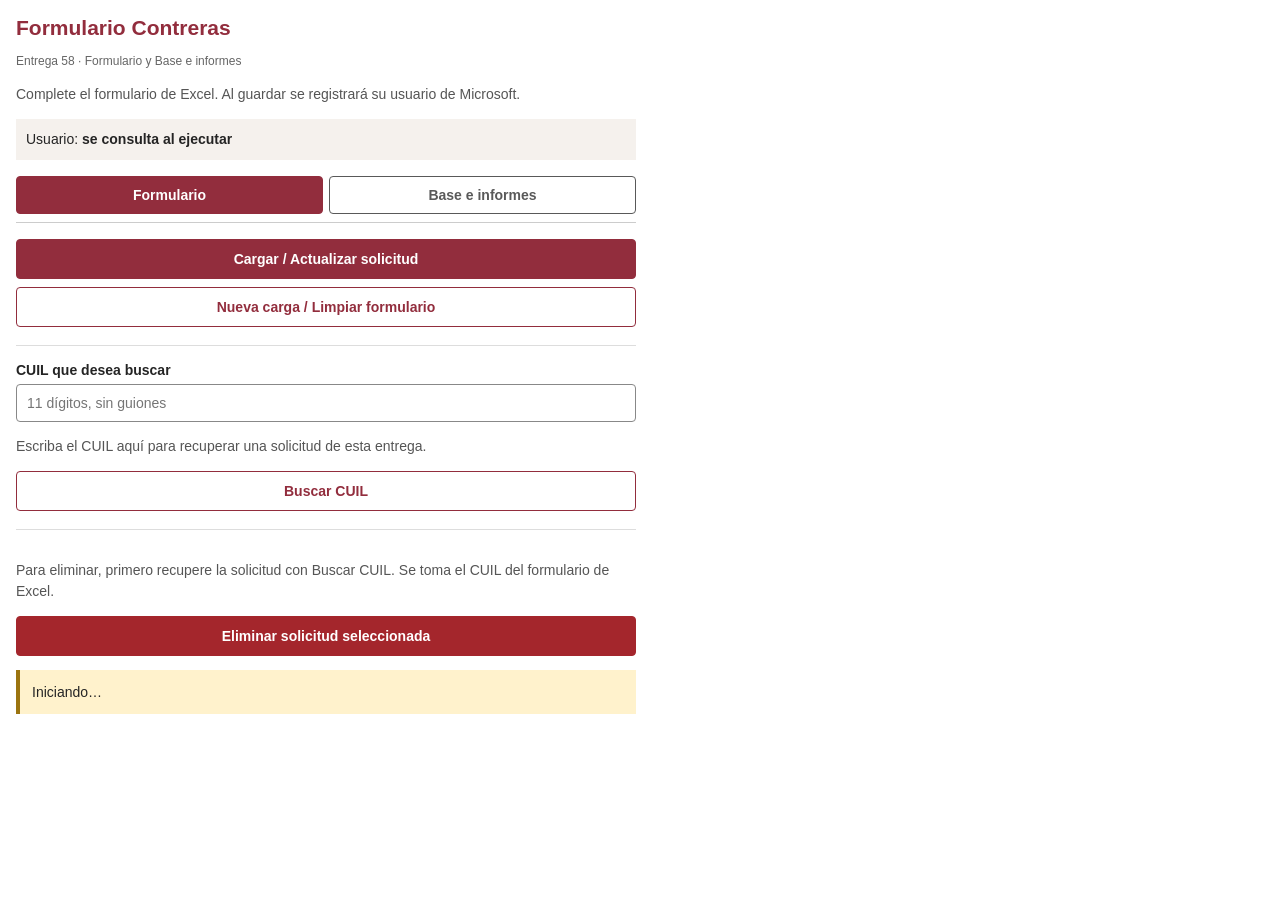
==== taskpane.html @ 3ee6941a "Add files via upload" ====
<!doctype html>
<html lang="es">
<head>
  <meta charset="utf-8">
  <meta name="viewport" content="width=device-width,initial-scale=1">
  <title>Formulario Contreras</title>
  <link rel="stylesheet" href="styles.css?v=58">
  <script src="https://appsforoffice.microsoft.com/lib/1/hosted/office.js"></script>
  <script defer src="app.js?v=58"></script>
</head>
<body>
<main id="ec49">
  <h2>Formulario Contreras</h2>
  <p class="version">Entrega 58 · Formulario y Base e informes</p>
  <p class="intro">Complete el formulario de Excel. Al guardar se registrará su usuario de Microsoft.</p>
  <p class="identity">Usuario: <strong id="ec49-user">se consulta al ejecutar</strong></p>
  <div class="tabs" role="tablist" aria-label="Secciones del complemento">
    <button id="ec55-tab-form" type="button" role="tab" aria-selected="true" aria-controls="ec55-panel-form">Formulario</button>
    <button id="ec55-tab-base" type="button" role="tab" aria-selected="false" aria-controls="ec55-panel-base" tabindex="-1">Base e informes</button>
  </div>
  <div id="ec55-panel-form" role="tabpanel" aria-labelledby="ec55-tab-form">
  <button id="ec49-save" type="button">Cargar / Actualizar solicitud</button>
  <button id="ec54-new" class="secondary" type="button">Nueva carga / Limpiar formulario</button>
  <section class="search">
    <label for="ec52-cuil">CUIL que desea buscar</label>
    <input id="ec52-cuil" type="text" inputmode="numeric" autocomplete="off" placeholder="11 dígitos, sin guiones" aria-describedby="ec52-search-help">
    <p id="ec52-search-help" class="intro">Escriba el CUIL aquí para recuperar una solicitud de esta entrega.</p>
    <button id="ec52-search" class="secondary" type="button">Buscar CUIL</button>
  </section>
  <section id="ec52-search-confirm-box" class="question" hidden>
    <h3>Cambios sin guardar</h3>
    <p id="ec52-search-confirm-text"></p>
    <button id="ec52-search-confirm" type="button">Sí, descartar cambios y buscar</button>
    <button id="ec52-search-cancel" class="secondary" type="button">Cancelar y conservar formulario</button>
  </section>
  <section class="search">
    <p class="intro">Para eliminar, primero recupere la solicitud con Buscar CUIL. Se toma el CUIL del formulario de Excel.</p>
    <button id="ec53-delete" class="danger" type="button">Eliminar solicitud seleccionada</button>
  </section>
  <section id="ec53-delete-confirm-box" class="question" hidden>
    <h3>Confirmar eliminación</h3>
    <p id="ec53-delete-confirm-text"></p>
    <button id="ec53-delete-confirm" class="danger" type="button">Sí, eliminar esta solicitud</button>
    <button id="ec53-delete-cancel" class="secondary" type="button">Cancelar y conservar solicitud</button>
  </section>
  <section id="ec54-new-confirm-box" class="question" hidden>
    <h3>Descartar cambios sin guardar</h3>
    <p>¿Desea descartar los cambios sin guardar y comenzar una nueva carga? Se conservarán Motivo de la solicitud, Fecha de solicitud, Área solicitante e ID Solicitante. Base y Auditoría se conservarán.</p>
    <button id="ec54-new-confirm" type="button">Sí, descartar cambios y limpiar</button>
    <button id="ec54-new-cancel" class="secondary" type="button">Cancelar y conservar formulario</button>
  </section>
  <section id="ec49-confirm-box" class="question" hidden>
    <h3>Confirmar actualización</h3>
    <p id="ec49-confirm-text"></p>
    <button id="ec49-confirm" type="button">Sí, sobrescribir todos los campos</button>
    <button id="ec49-cancel" class="secondary" type="button">Cancelar</button>
  </section>
  <section id="ec49-clean-box" class="question" hidden>
    <h3>Solicitud guardada</h3>
    <p>¿Desea limpiar el formulario para cargar otra persona?</p>
    <button id="ec49-clean" type="button">Sí, limpiar formulario</button>
    <button id="ec49-keep" class="secondary" type="button">No, conservar los datos</button>
  </section>
  </div>
  <div id="ec55-panel-base" role="tabpanel" aria-labelledby="ec55-tab-base" hidden>
    <h3 class="base-title">Base e informes</h3>
    <p class="intro">Base muestra los campos con contenido en al menos uno de los registros de la entrega. Puede mostrar el esquema completo con el siguiente botón.</p>
    <button id="ec58-pdf-horizontal" class="base-action" type="button">Generar PDF horizontal</button>
    <section id="ec58-download-box" hidden><a id="ec58-download" class="download-link" download>Descargar PDF horizontal</a></section>
    <button id="ec55-show-all" class="base-action" type="button">Mostrar todos los campos</button>
    <button id="ec56-clear-base" class="base-action" type="button">Limpiar Base / Eliminar entrega</button>
    <section id="ec56-clear-confirm-box" class="question" hidden>
      <h3>Confirmar limpieza de Base</h3>
      <p id="ec56-clear-confirm-text"></p>
      <button id="ec56-clear-confirm" type="button">Sí, eliminar todos los registros de esta entrega</button>
      <button id="ec56-clear-cancel" type="button">Cancelar y conservar Base</button>
    </section>
    <p class="base-note">El PDF horizontal incluye únicamente los campos con contenido en esta entrega. Revise la descarga antes de limpiar Base. Para el PDF vertical, conserve por ahora su botón actual de Excel.</p>
  </div>
  <div id="ec49-message" class="message" role="status" aria-live="polite">Iniciando…</div>
</main>
<noscript>Habilite JavaScript para usar el complemento.</noscript>
</body></html>
---- styles.css ----
body { margin: 0; background: #fff; color: #242424; font: 14px "Segoe UI", Arial, sans-serif; }
#ec49 { padding: 16px; max-width: 620px; }
h2 { margin: 0 0 10px; color: #922d3d; font-size: 21px; }
h3 { margin: 0 0 8px; font-size: 16px; }
p { line-height: 1.5; }
.intro { color: #555; }
.identity { background: #f5f1ed; padding: 10px; overflow-wrap: anywhere; }
button { display: block; width: 100%; margin: 8px 0; padding: 11px 12px; border: 1px solid #922d3d; border-radius: 4px; background: #922d3d; color: #fff; font: 600 14px "Segoe UI", sans-serif; cursor: pointer; }
button.secondary { background: white; color: #922d3d; }
button:disabled { opacity: .55; cursor: wait; }
.message { margin-top: 14px; padding: 12px; background: #fff2cc; border-left: 4px solid #9b7410; white-space: pre-wrap; overflow-wrap: anywhere; line-height: 1.45; }
.message.success { background: #e2f0d9; border-color: #375623; }
.question { border: 1px solid #c9c1c2; padding: 12px; margin-top: 16px; }
[hidden] { display: none !important; }

.version { color: #666; font-size: 12px; }
.search { margin-top: 18px; border-top: 1px solid #ddd; padding-top: 16px; }
.search label { display: block; font-weight: 600; margin-bottom: 6px; }
.search input { box-sizing: border-box; width: 100%; padding: 10px; border: 1px solid #888; border-radius: 4px; font: inherit; }

button.danger { background: #a4262c; border-color: #a4262c; color: #fff; }

.tabs { display: flex; gap: 6px; margin: 16px 0; border-bottom: 1px solid #ccc; padding-bottom: 8px; }
.tabs button { flex: 1; width: auto; margin: 0; padding: 10px 6px; background: #fff; color: #922d3d; }
.tabs button[aria-selected="true"] { background: #922d3d; color: #fff; }
.tabs #ec55-tab-base { border-color: #595959; color: #595959; }
.tabs #ec55-tab-base[aria-selected="true"] { background: #595959; color: #fff; }
#ec55-panel-base button { background: #595959; border-color: #595959; color: #fff; }
#ec55-panel-base button:hover { background: #444; }
.base-title { color: #595959; }
.base-note { margin-top: 16px; padding: 12px; background: #f3f3f3; color: #555; line-height: 1.5; }
button:focus-visible, input:focus-visible { outline: 3px solid #0078d4; outline-offset: 2px; }

/* Entrega 58: enlace de descarga manual si el navegador no inicia la descarga. */
.download-link { display:block; padding:12px; margin:8px 0; border:1px solid #595959; border-radius:6px; color:#333; font-weight:bold; text-align:center; }
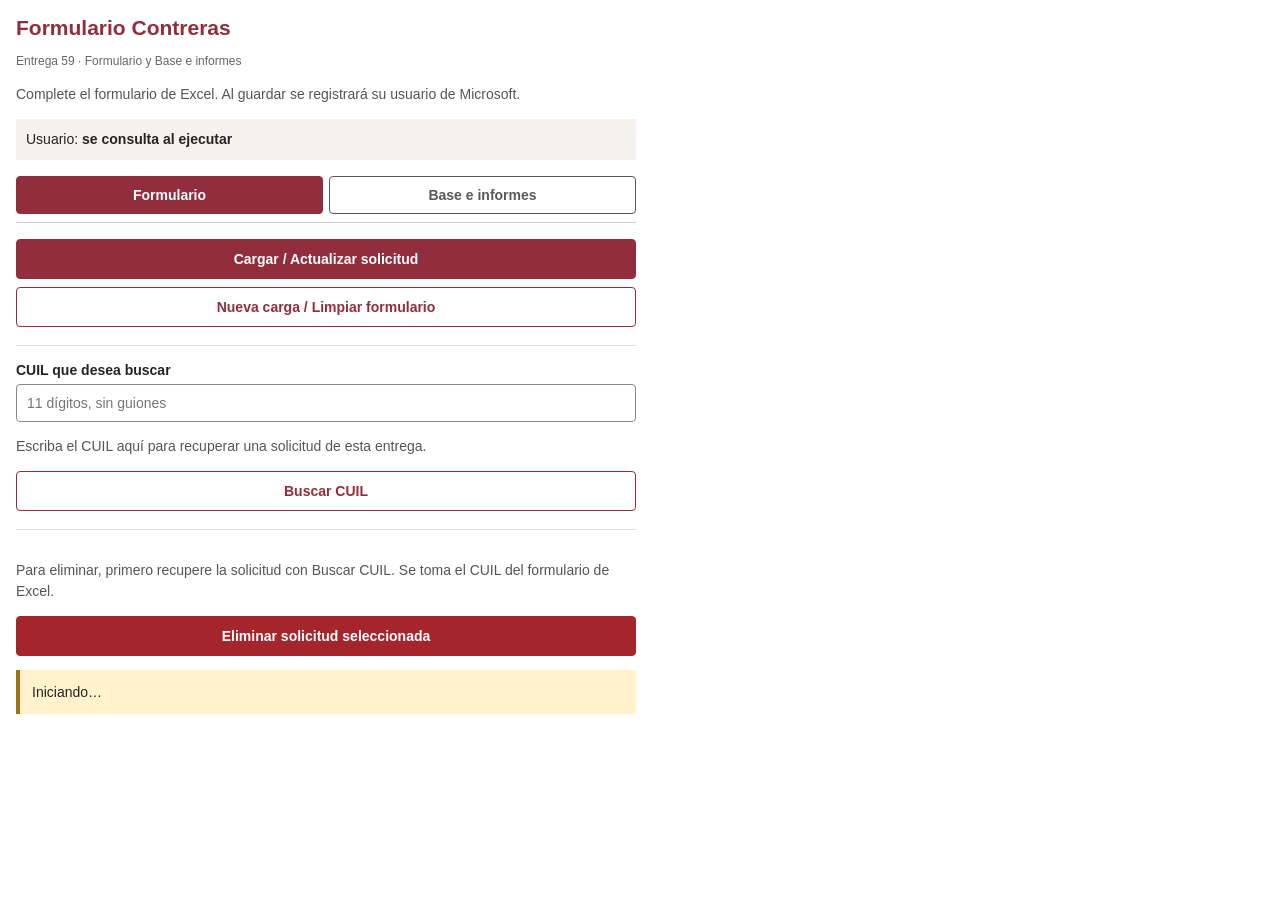
==== commit a980f97c: "Add files via upload" ====
--- a/taskpane.html
+++ b/taskpane.html
@@ -4,14 +4,14 @@
   <meta charset="utf-8">
   <meta name="viewport" content="width=device-width,initial-scale=1">
   <title>Formulario Contreras</title>
-  <link rel="stylesheet" href="styles.css?v=58">
+  <link rel="stylesheet" href="styles.css?v=59">
   <script src="https://appsforoffice.microsoft.com/lib/1/hosted/office.js"></script>
-  <script defer src="app.js?v=58"></script>
+  <script defer src="app.js?v=59"></script>
 </head>
 <body>
 <main id="ec49">
   <h2>Formulario Contreras</h2>
-  <p class="version">Entrega 58 · Formulario y Base e informes</p>
+  <p class="version">Entrega 59 · Formulario y Base e informes</p>
   <p class="intro">Complete el formulario de Excel. Al guardar se registrará su usuario de Microsoft.</p>
   <p class="identity">Usuario: <strong id="ec49-user">se consulta al ejecutar</strong></p>
   <div class="tabs" role="tablist" aria-label="Secciones del complemento">
@@ -66,6 +66,7 @@
     <h3 class="base-title">Base e informes</h3>
     <p class="intro">Base muestra los campos con contenido en al menos uno de los registros de la entrega. Puede mostrar el esquema completo con el siguiente botón.</p>
     <button id="ec58-pdf-horizontal" class="base-action" type="button">Generar PDF horizontal</button>
+    <button id="ec59-pdf-vertical" class="base-action" type="button">Generar PDF vertical</button>
     <section id="ec58-download-box" hidden><a id="ec58-download" class="download-link" download>Descargar PDF horizontal</a></section>
     <button id="ec55-show-all" class="base-action" type="button">Mostrar todos los campos</button>
     <button id="ec56-clear-base" class="base-action" type="button">Limpiar Base / Eliminar entrega</button>
@@ -75,7 +76,7 @@
       <button id="ec56-clear-confirm" type="button">Sí, eliminar todos los registros de esta entrega</button>
       <button id="ec56-clear-cancel" type="button">Cancelar y conservar Base</button>
     </section>
-    <p class="base-note">El PDF horizontal incluye únicamente los campos con contenido en esta entrega. Revise la descarga antes de limpiar Base. Para el PDF vertical, conserve por ahora su botón actual de Excel.</p>
+    <p class="base-note">Los PDF incluyen únicamente los campos con contenido en esta entrega. Horizontal: un registro por fila. Vertical: un registro por columna. Revise la descarga antes de limpiar Base.</p>
   </div>
   <div id="ec49-message" class="message" role="status" aria-live="polite">Iniciando…</div>
 </main>
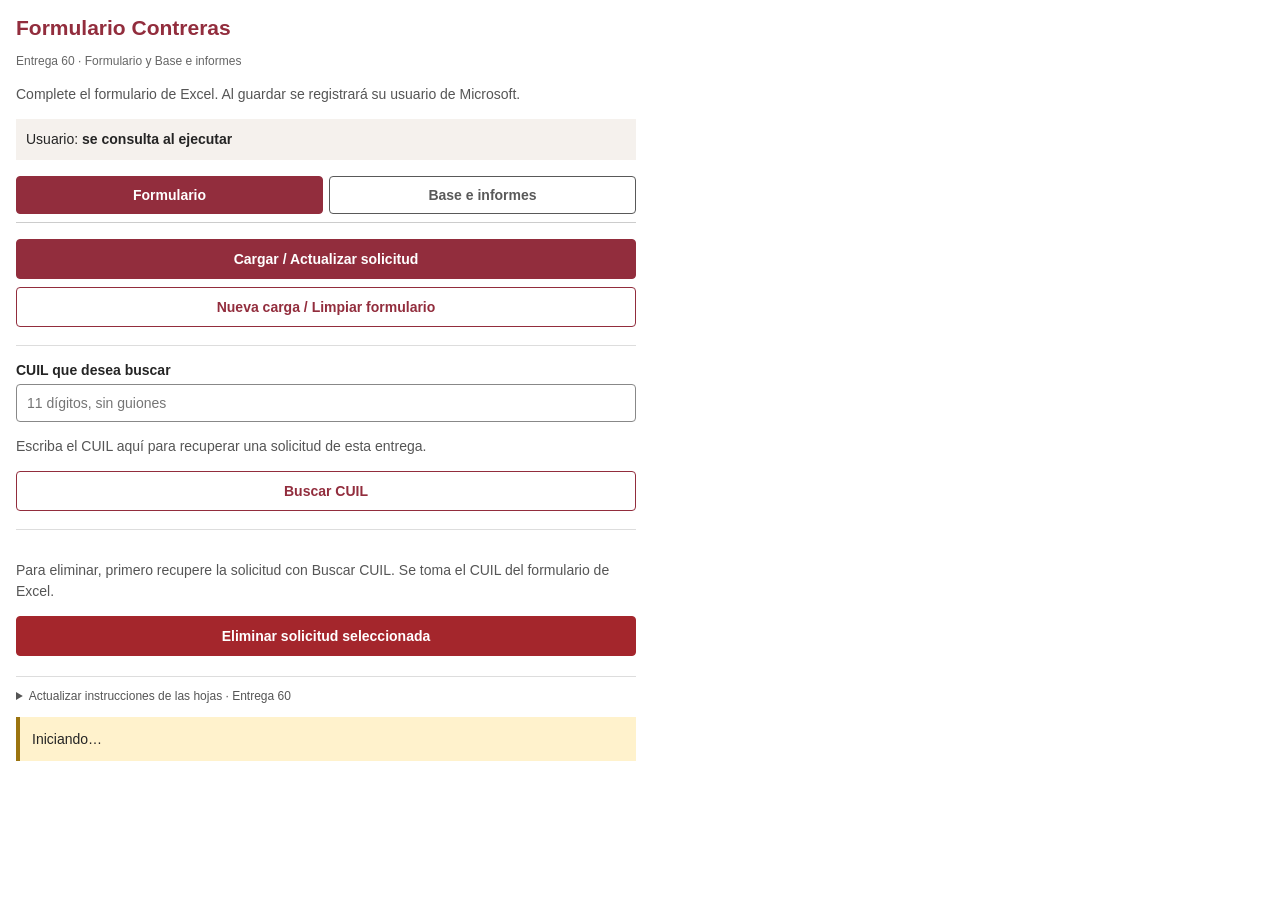
==== commit a2a949fa: "Add files via upload" ====
--- a/taskpane.html
+++ b/taskpane.html
@@ -4,14 +4,14 @@
   <meta charset="utf-8">
   <meta name="viewport" content="width=device-width,initial-scale=1">
   <title>Formulario Contreras</title>
-  <link rel="stylesheet" href="styles.css?v=59">
+  <link rel="stylesheet" href="styles.css?v=60">
   <script src="https://appsforoffice.microsoft.com/lib/1/hosted/office.js"></script>
-  <script defer src="app.js?v=59"></script>
+  <script defer src="app.js?v=60"></script>
 </head>
 <body>
 <main id="ec49">
   <h2>Formulario Contreras</h2>
-  <p class="version">Entrega 59 · Formulario y Base e informes</p>
+  <p class="version">Entrega 60 · Formulario y Base e informes</p>
   <p class="intro">Complete el formulario de Excel. Al guardar se registrará su usuario de Microsoft.</p>
   <p class="identity">Usuario: <strong id="ec49-user">se consulta al ejecutar</strong></p>
   <div class="tabs" role="tablist" aria-label="Secciones del complemento">
@@ -78,6 +78,7 @@
     </section>
     <p class="base-note">Los PDF incluyen únicamente los campos con contenido en esta entrega. Horizontal: un registro por fila. Vertical: un registro por columna. Revise la descarga antes de limpiar Base.</p>
   </div>
+  <details class="ec60-settings"><summary>Actualizar instrucciones de las hojas · Entrega 60</summary><p>Ejecute esta opción una vez para actualizar las explicaciones del Formulario y Base. Conserva los registros y el funcionamiento de los botones.</p><button id="ec60-instructions" class="secondary" type="button">Aplicar instrucciones y cabeceras</button></details>
   <div id="ec49-message" class="message" role="status" aria-live="polite">Iniciando…</div>
 </main>
 <noscript>Habilite JavaScript para usar el complemento.</noscript>
--- a/styles.css
+++ b/styles.css
@@ -33,3 +33,6 @@
 
 /* Entrega 58: enlace de descarga manual si el navegador no inicia la descarga. */
 .download-link { display:block; padding:12px; margin:8px 0; border:1px solid #595959; border-radius:6px; color:#333; font-weight:bold; text-align:center; }
+
+.ec60-settings { margin-top:20px; padding-top:12px; border-top:1px solid #ddd; font-size:12px; color:#555; }
+.ec60-settings summary { cursor:pointer; }
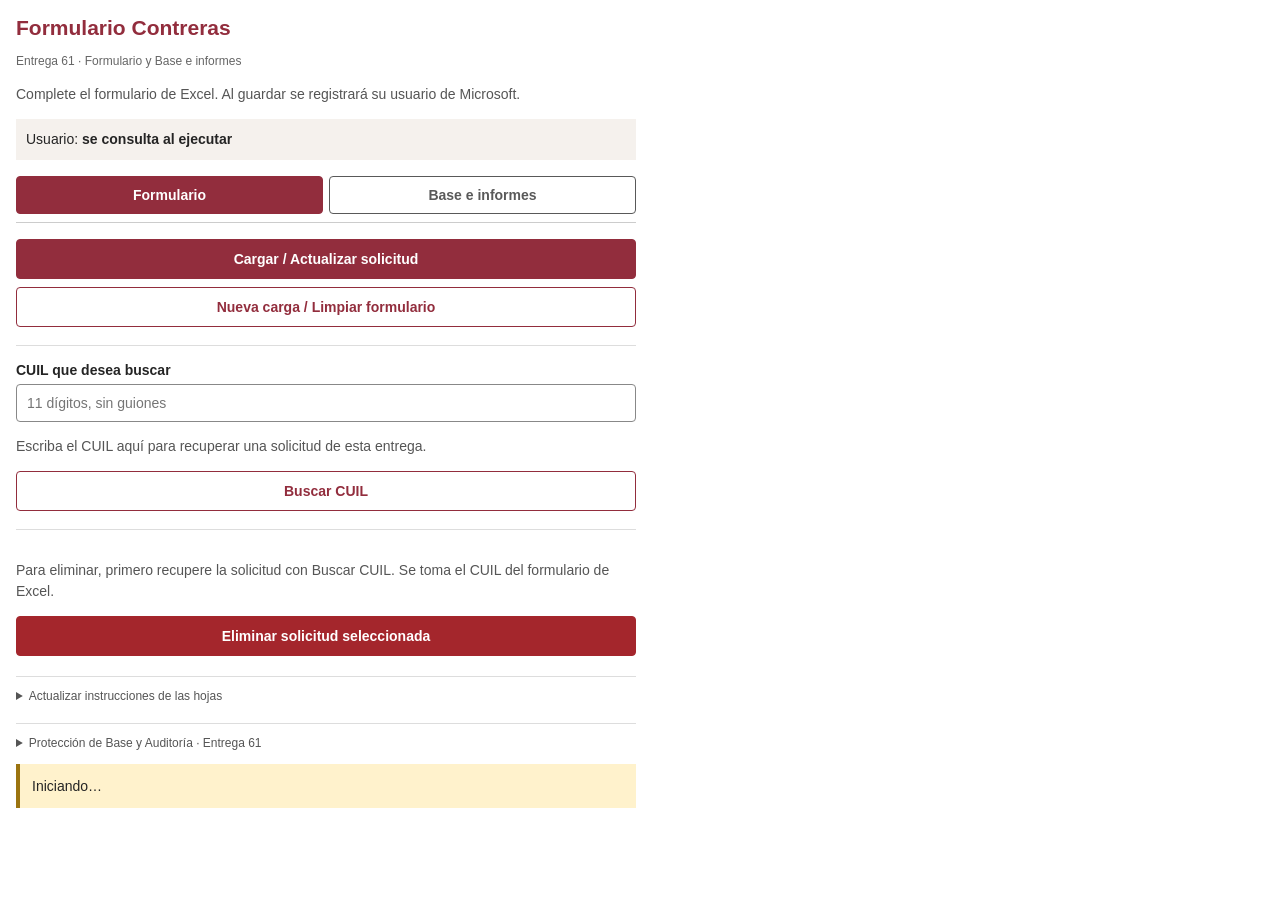
==== commit bc992db9: "Add files via upload" ====
--- a/taskpane.html
+++ b/taskpane.html
@@ -4,14 +4,14 @@
   <meta charset="utf-8">
   <meta name="viewport" content="width=device-width,initial-scale=1">
   <title>Formulario Contreras</title>
-  <link rel="stylesheet" href="styles.css?v=60">
+  <link rel="stylesheet" href="styles.css?v=61">
   <script src="https://appsforoffice.microsoft.com/lib/1/hosted/office.js"></script>
-  <script defer src="app.js?v=60"></script>
+  <script defer src="app.js?v=61"></script>
 </head>
 <body>
 <main id="ec49">
   <h2>Formulario Contreras</h2>
-  <p class="version">Entrega 60 · Formulario y Base e informes</p>
+  <p class="version">Entrega 61 · Formulario y Base e informes</p>
   <p class="intro">Complete el formulario de Excel. Al guardar se registrará su usuario de Microsoft.</p>
   <p class="identity">Usuario: <strong id="ec49-user">se consulta al ejecutar</strong></p>
   <div class="tabs" role="tablist" aria-label="Secciones del complemento">
@@ -78,7 +78,8 @@
     </section>
     <p class="base-note">Los PDF incluyen únicamente los campos con contenido en esta entrega. Horizontal: un registro por fila. Vertical: un registro por columna. Revise la descarga antes de limpiar Base.</p>
   </div>
-  <details class="ec60-settings"><summary>Actualizar instrucciones de las hojas · Entrega 60</summary><p>Ejecute esta opción una vez para actualizar las explicaciones del Formulario y Base. Conserva los registros y el funcionamiento de los botones.</p><button id="ec60-instructions" class="secondary" type="button">Aplicar instrucciones y cabeceras</button></details>
+  <details class="ec60-settings"><summary>Actualizar instrucciones de las hojas</summary><p>Ejecute esta opción una vez para actualizar las explicaciones del Formulario y Base. Conserva los registros y el funcionamiento de los botones.</p><button id="ec60-instructions" class="secondary" type="button">Aplicar instrucciones y cabeceras</button></details>
+  <details class="ec60-settings"><summary>Protección de Base y Auditoría · Entrega 61</summary><p>Aplicar una vez por archivo. Bloquea la edición manual de Base y Auditoría sin contraseña y oculta Auditoría. No protege la estructura del libro ni modifica las hojas de mantenimiento.</p><button id="ec61-protect" class="secondary" type="button">Proteger Base y ocultar Auditoría</button></details>
   <div id="ec49-message" class="message" role="status" aria-live="polite">Iniciando…</div>
 </main>
 <noscript>Habilite JavaScript para usar el complemento.</noscript>
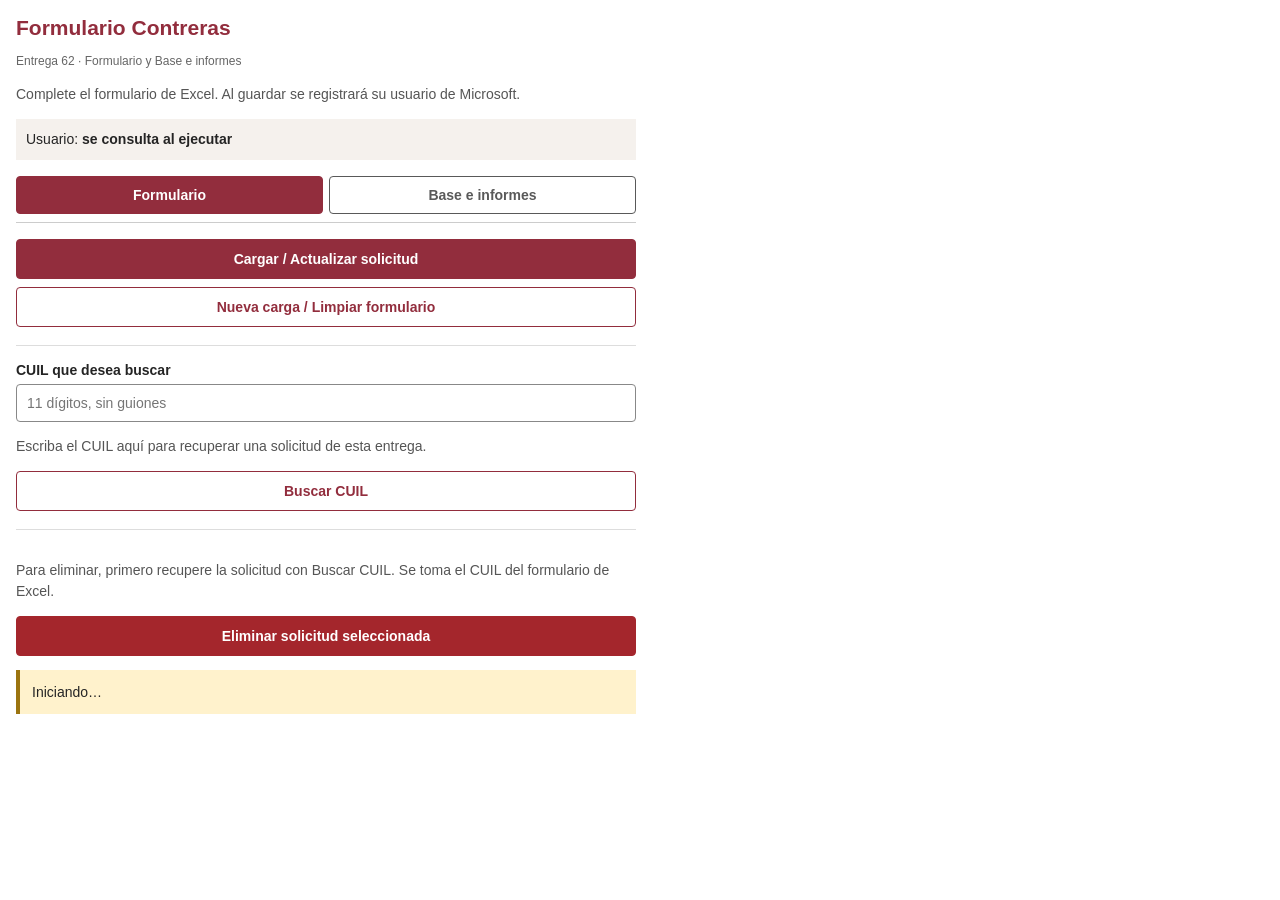
==== commit dd55ac66: "Add files via upload" ====
--- a/taskpane.html
+++ b/taskpane.html
@@ -4,14 +4,14 @@
   <meta charset="utf-8">
   <meta name="viewport" content="width=device-width,initial-scale=1">
   <title>Formulario Contreras</title>
-  <link rel="stylesheet" href="styles.css?v=61">
+  <link rel="stylesheet" href="styles.css?v=62">
   <script src="https://appsforoffice.microsoft.com/lib/1/hosted/office.js"></script>
-  <script defer src="app.js?v=61"></script>
+  <script defer src="app.js?v=62"></script>
 </head>
 <body>
 <main id="ec49">
   <h2>Formulario Contreras</h2>
-  <p class="version">Entrega 61 · Formulario y Base e informes</p>
+  <p class="version">Entrega 62 · Formulario y Base e informes</p>
   <p class="intro">Complete el formulario de Excel. Al guardar se registrará su usuario de Microsoft.</p>
   <p class="identity">Usuario: <strong id="ec49-user">se consulta al ejecutar</strong></p>
   <div class="tabs" role="tablist" aria-label="Secciones del complemento">
@@ -78,8 +78,6 @@
     </section>
     <p class="base-note">Los PDF incluyen únicamente los campos con contenido en esta entrega. Horizontal: un registro por fila. Vertical: un registro por columna. Revise la descarga antes de limpiar Base.</p>
   </div>
-  <details class="ec60-settings"><summary>Actualizar instrucciones de las hojas</summary><p>Ejecute esta opción una vez para actualizar las explicaciones del Formulario y Base. Conserva los registros y el funcionamiento de los botones.</p><button id="ec60-instructions" class="secondary" type="button">Aplicar instrucciones y cabeceras</button></details>
-  <details class="ec60-settings"><summary>Protección de Base y Auditoría · Entrega 61</summary><p>Aplicar una vez por archivo. Bloquea la edición manual de Base y Auditoría sin contraseña y oculta Auditoría. No protege la estructura del libro ni modifica las hojas de mantenimiento.</p><button id="ec61-protect" class="secondary" type="button">Proteger Base y ocultar Auditoría</button></details>
   <div id="ec49-message" class="message" role="status" aria-live="polite">Iniciando…</div>
 </main>
 <noscript>Habilite JavaScript para usar el complemento.</noscript>
--- a/styles.css
+++ b/styles.css
@@ -34,5 +34,3 @@
 /* Entrega 58: enlace de descarga manual si el navegador no inicia la descarga. */
 .download-link { display:block; padding:12px; margin:8px 0; border:1px solid #595959; border-radius:6px; color:#333; font-weight:bold; text-align:center; }
 
-.ec60-settings { margin-top:20px; padding-top:12px; border-top:1px solid #ddd; font-size:12px; color:#555; }
-.ec60-settings summary { cursor:pointer; }
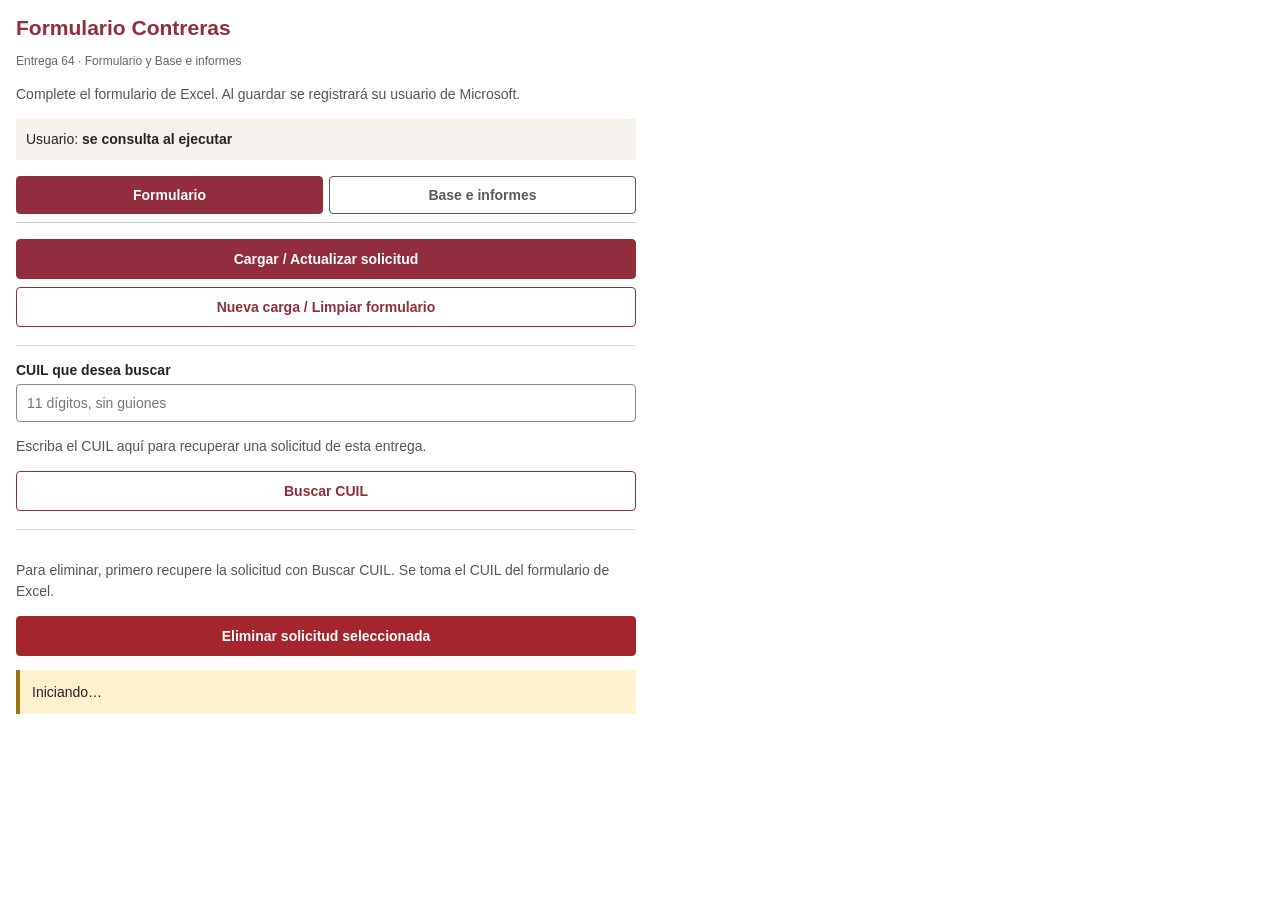
==== commit a31760ac: "Add files via upload" ====
--- a/taskpane.html
+++ b/taskpane.html
@@ -4,14 +4,14 @@
   <meta charset="utf-8">
   <meta name="viewport" content="width=device-width,initial-scale=1">
   <title>Formulario Contreras</title>
-  <link rel="stylesheet" href="styles.css?v=62">
+  <link rel="stylesheet" href="styles.css?v=64">
   <script src="https://appsforoffice.microsoft.com/lib/1/hosted/office.js"></script>
-  <script defer src="app.js?v=62"></script>
+  <script defer src="app.js?v=64"></script>
 </head>
 <body>
 <main id="ec49">
   <h2>Formulario Contreras</h2>
-  <p class="version">Entrega 62 · Formulario y Base e informes</p>
+  <p class="version">Entrega 64 · Formulario y Base e informes</p>
   <p class="intro">Complete el formulario de Excel. Al guardar se registrará su usuario de Microsoft.</p>
   <p class="identity">Usuario: <strong id="ec49-user">se consulta al ejecutar</strong></p>
   <div class="tabs" role="tablist" aria-label="Secciones del complemento">
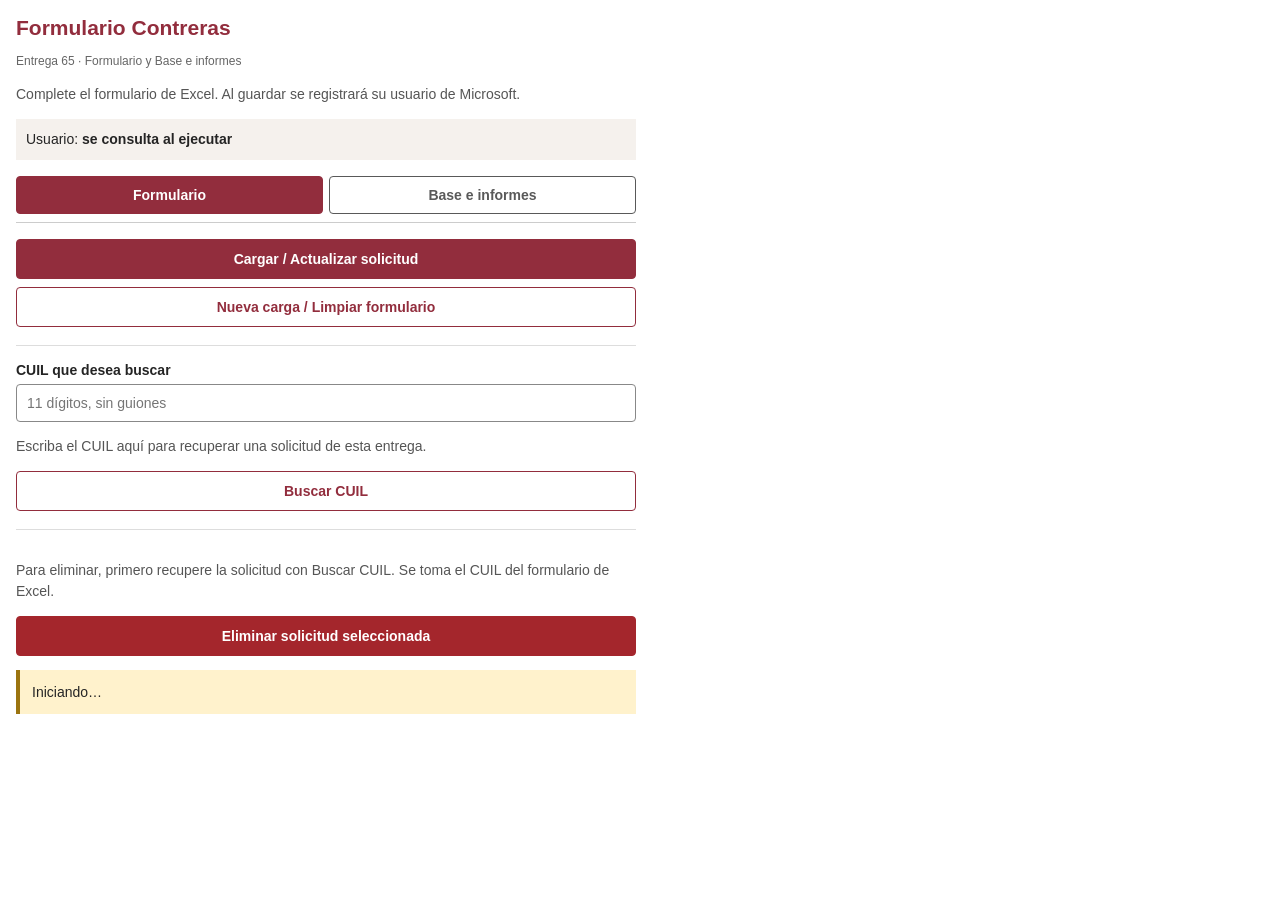
==== commit fcb66f7b: "Add files via upload" ====
--- a/taskpane.html
+++ b/taskpane.html
@@ -4,14 +4,14 @@
   <meta charset="utf-8">
   <meta name="viewport" content="width=device-width,initial-scale=1">
   <title>Formulario Contreras</title>
-  <link rel="stylesheet" href="styles.css?v=64">
+  <link rel="stylesheet" href="styles.css?v=65">
   <script src="https://appsforoffice.microsoft.com/lib/1/hosted/office.js"></script>
-  <script defer src="app.js?v=64"></script>
+  <script defer src="app.js?v=65"></script>
 </head>
 <body>
 <main id="ec49">
   <h2>Formulario Contreras</h2>
-  <p class="version">Entrega 64 · Formulario y Base e informes</p>
+  <p class="version">Entrega 65 · Formulario y Base e informes</p>
   <p class="intro">Complete el formulario de Excel. Al guardar se registrará su usuario de Microsoft.</p>
   <p class="identity">Usuario: <strong id="ec49-user">se consulta al ejecutar</strong></p>
   <div class="tabs" role="tablist" aria-label="Secciones del complemento">
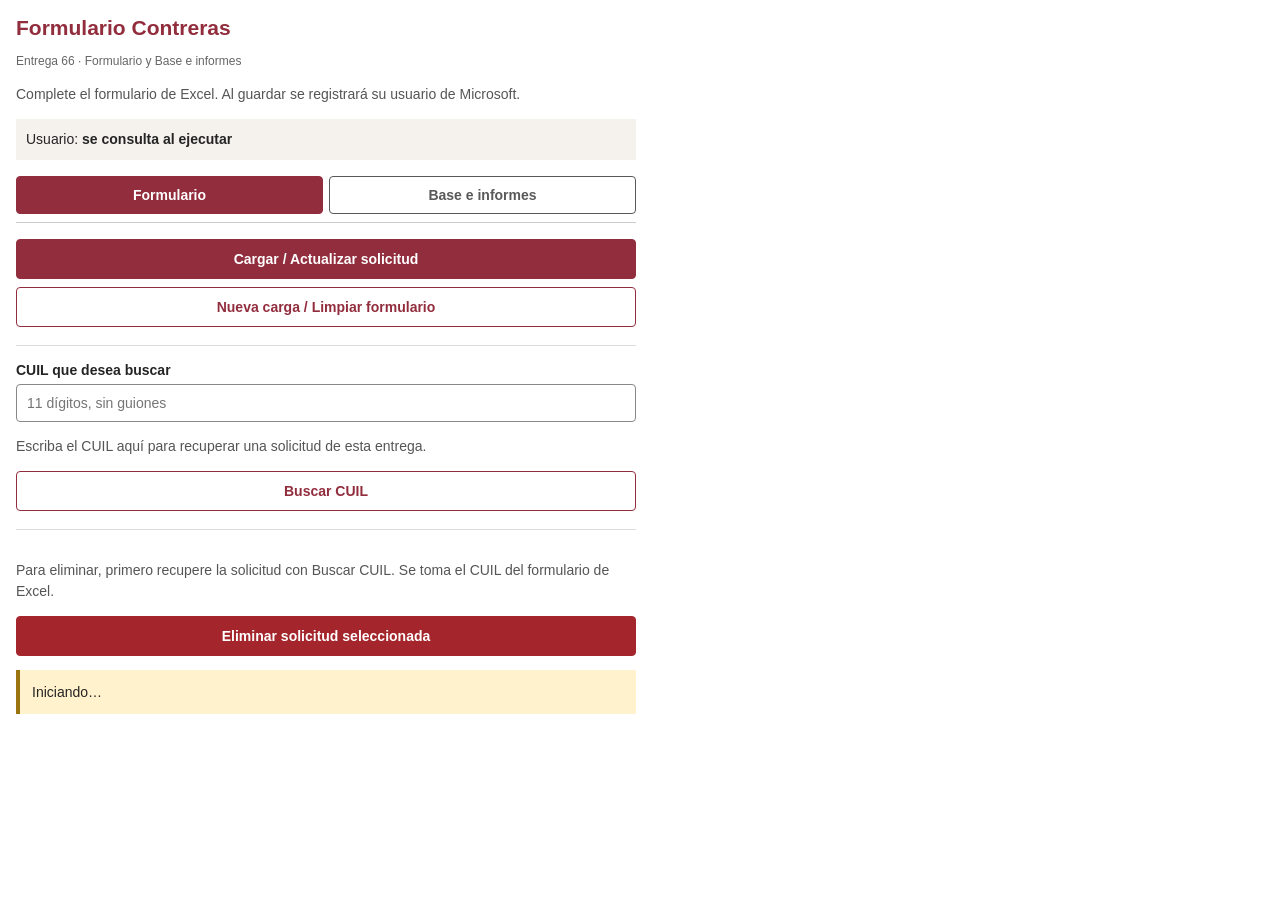
==== commit ab2a5b75: "Add files via upload" ====
--- a/taskpane.html
+++ b/taskpane.html
@@ -4,14 +4,14 @@
   <meta charset="utf-8">
   <meta name="viewport" content="width=device-width,initial-scale=1">
   <title>Formulario Contreras</title>
-  <link rel="stylesheet" href="styles.css?v=65">
+  <link rel="stylesheet" href="styles.css?v=66">
   <script src="https://appsforoffice.microsoft.com/lib/1/hosted/office.js"></script>
-  <script defer src="app.js?v=65"></script>
+  <script defer src="app.js?v=66"></script>
 </head>
 <body>
 <main id="ec49">
   <h2>Formulario Contreras</h2>
-  <p class="version">Entrega 65 · Formulario y Base e informes</p>
+  <p class="version">Entrega 66 · Formulario y Base e informes</p>
   <p class="intro">Complete el formulario de Excel. Al guardar se registrará su usuario de Microsoft.</p>
   <p class="identity">Usuario: <strong id="ec49-user">se consulta al ejecutar</strong></p>
   <div class="tabs" role="tablist" aria-label="Secciones del complemento">
